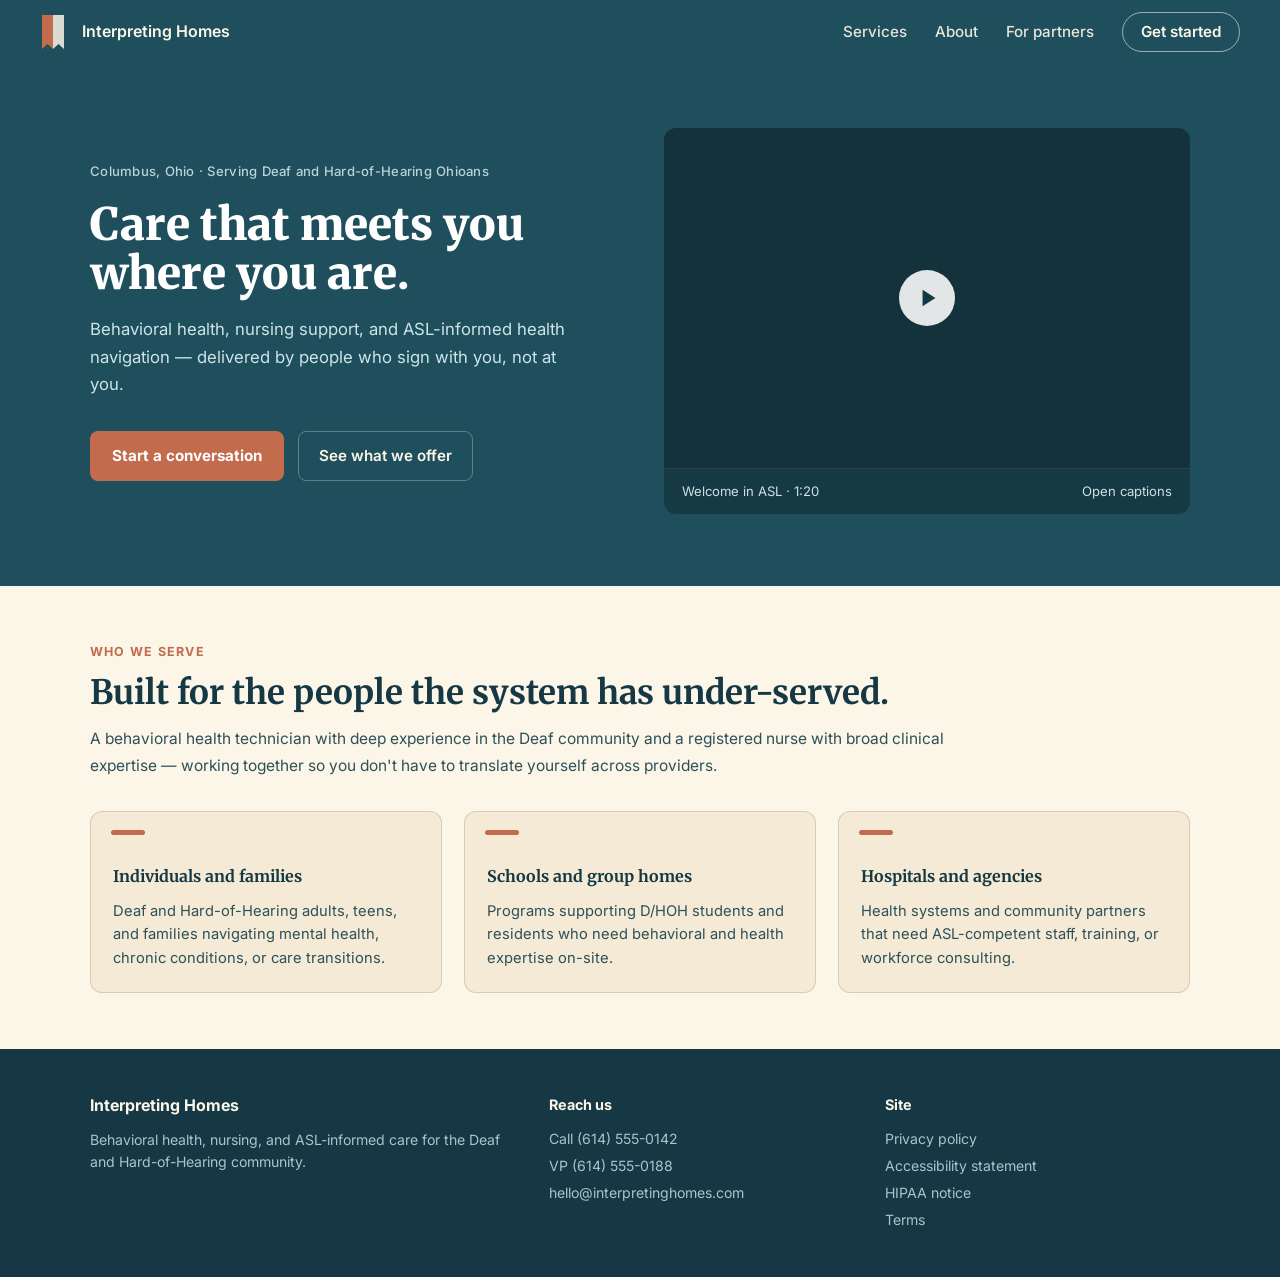
==== index.html @ 2255d0bb "Initial commit" ====
<!doctype html>
<html lang="en">
  <head>
    <meta charset="UTF-8" />
    <meta name="viewport" content="width=device-width,initial-scale=1.0" />
    <title>Interpreting Homes | ASL-Informed Healthcare Support</title>
    <link rel="preconnect" href="https://fonts.googleapis.com" />
    <link rel="preconnect" href="https://fonts.gstatic.com" crossorigin />
    <link
      href="https://fonts.googleapis.com/css2?family=Inter:wght@300;400;500;600;700&family=Merriweather:wght@300;400;700;900&display=swap"
      rel="stylesheet"
    />
    <style>
      :root {
        --teal: #1f4e5c;
        --teal-dark: #163844;
        --cream: #fbf6e8;
        --cream-dark: #f2ebd3;
        --terra: #c26b4d;
        --terra-dark: #9b4f35;
      }
      *,
      *::before,
      *::after {
        box-sizing: border-box;
        margin: 0;
        padding: 0;
      }

      body {
        font-family: "Inter", system-ui, sans-serif;
        background: var(--cream);
        color: var(--teal-dark);
        line-height: 1.6;
      }
      h1,
      h2,
      h3,
      h4,
      h5,
      h6 {
        font-family: "Merriweather", Georgia, serif;
      }

      /* ── HEADER ── */
      header {
        background: var(--teal);
        padding: 0 40px;
        height: 64px;
        display: flex;
        align-items: center;
        justify-content: space-between;
      }
      .logo {
        display: flex;
        align-items: center;
        gap: 10px;
        text-decoration: none;
        color: var(--cream);
      }
      /* SVG bookmark-style logo matching screenshot */
      .logo-icon {
        width: 32px;
        height: 38px;
        flex-shrink: 0;
      }
      .logo-name {
        font-family: "Inter", sans-serif;
        font-weight: 600;
        font-size: 1rem;
        color: var(--cream);
      }
      nav {
        display: flex;
        align-items: center;
        gap: 28px;
      }
      nav a {
        color: var(--cream);
        text-decoration: none;
        font-size: 0.95rem;
        font-weight: 500;
        opacity: 0.9;
      }
      nav a:hover {
        opacity: 1;
      }
      .nav-cta {
        border: 1.5px solid rgba(255, 255, 255, 0.55) !important;
        border-radius: 999px !important;
        padding: 7px 18px !important;
        opacity: 1 !important;
        font-weight: 600 !important;
      }
      .nav-cta:hover {
        background: rgba(255, 255, 255, 0.08) !important;
      }

      /* ── HERO ── */
      .hero {
        background: var(--teal);
        color: var(--cream);
        padding: 64px 40px 72px;
      }
      .hero-inner {
        max-width: 1100px;
        margin: auto;
        display: grid;
        grid-template-columns: 1fr 1fr;
        gap: 48px;
        align-items: center;
      }
      .hero-eyebrow {
        font-family: "Inter", sans-serif;
        font-size: 0.82rem;
        font-weight: 500;
        color: #b8d4d8;
        letter-spacing: 0.02em;
        margin-bottom: 18px;
      }
      .hero h1 {
        font-size: clamp(2rem, 3.5vw, 3rem);
        font-weight: 900;
        line-height: 1.1;
        color: #fff;
        margin-bottom: 18px;
      }
      .hero-lead {
        font-size: 1.05rem;
        color: #cce5e8;
        max-width: 480px;
        margin-bottom: 32px;
        line-height: 1.65;
      }
      .hero-actions {
        display: flex;
        gap: 14px;
        flex-wrap: wrap;
      }
      .btn-primary {
        display: inline-block;
        background: var(--terra);
        color: #fff;
        padding: 13px 22px;
        border-radius: 8px;
        text-decoration: none;
        font-weight: 700;
        font-size: 0.95rem;
      }
      .btn-primary:hover {
        background: var(--terra-dark);
      }
      .btn-outline {
        display: inline-block;
        background: transparent;
        color: var(--cream);
        border: 1.5px solid rgba(255, 255, 255, 0.28);
        padding: 12px 20px;
        border-radius: 8px;
        text-decoration: none;
        font-weight: 600;
        font-size: 0.95rem;
      }
      .btn-outline:hover {
        background: rgba(255, 255, 255, 0.05);
      }

      /* ── VIDEO CARD ── */
      .video-card {
        background: rgba(0, 0, 0, 0.18);
        border-radius: 12px;
        overflow: hidden;
        display: flex;
        flex-direction: column;
      }
      .video-screen {
        min-height: 340px;
        display: flex;
        align-items: center;
        justify-content: center;
        background: rgba(0, 0, 0, 0.22);
        flex: 1;
      }
      .play-btn {
        width: 56px;
        height: 56px;
        background: rgba(255, 255, 255, 0.88);
        border-radius: 50%;
        display: flex;
        align-items: center;
        justify-content: center;
      }
      .play-btn svg {
        width: 22px;
        height: 22px;
        margin-left: 4px;
      }
      .video-bar {
        display: flex;
        justify-content: space-between;
        align-items: center;
        padding: 12px 18px;
        font-size: 0.82rem;
        color: #cde0e4;
        background: rgba(0, 0, 0, 0.1);
        border-top: 1px solid rgba(255, 255, 255, 0.06);
      }

      /* ── WHO WE SERVE ── */
      .who-section {
        background: var(--cream);
        padding: 56px 40px;
      }
      .who-inner {
        max-width: 1100px;
        margin: auto;
      }
      .section-eyebrow {
        font-family: "Inter", sans-serif;
        font-size: 0.78rem;
        font-weight: 700;
        text-transform: uppercase;
        letter-spacing: 0.1em;
        color: var(--terra);
        margin-bottom: 10px;
      }
      .who-section h2 {
        font-size: clamp(1.6rem, 2.8vw, 2.1rem);
        color: var(--teal-dark);
        margin-bottom: 14px;
        line-height: 1.2;
      }
      .who-intro {
        color: #2e5059;
        max-width: 860px;
        margin-bottom: 32px;
        font-size: 0.97rem;
        line-height: 1.7;
      }
      .who-grid {
        display: grid;
        grid-template-columns: repeat(3, 1fr);
        gap: 22px;
      }
      .who-card {
        background: #f4ead6;
        border: 1px solid rgba(210, 196, 172, 0.8);
        border-radius: 12px;
        padding: 28px 22px 22px;
        position: relative;
      }
      .who-accent {
        position: absolute;
        top: 18px;
        left: 20px;
        width: 34px;
        height: 5px;
        background: var(--terra);
        border-radius: 3px;
      }
      .who-card h3 {
        margin-top: 24px;
        margin-bottom: 10px;
        font-size: 1rem;
        font-weight: 700;
        color: var(--teal-dark);
      }
      .who-card p {
        color: #2e5059;
        font-size: 0.92rem;
        line-height: 1.6;
      }

      /* ── FOOTER ── */
      footer {
        background: var(--teal-dark);
        color: var(--cream);
        padding: 44px 40px;
      }
      .footer-inner {
        max-width: 1100px;
        margin: auto;
        display: grid;
        grid-template-columns: 1.4fr 1fr 1fr;
        gap: 32px;
        align-items: start;
      }
      .footer-brand {
        font-weight: 700;
        font-size: 1rem;
        margin-bottom: 10px;
      }
      .footer-desc {
        color: #a8c5ca;
        font-size: 0.88rem;
        line-height: 1.6;
      }
      .footer-heading {
        font-weight: 700;
        font-size: 0.9rem;
        margin-bottom: 10px;
        color: var(--cream);
      }
      .footer-text {
        color: #a8c5ca;
        font-size: 0.88rem;
        line-height: 1.9;
      }
      .footer-text a {
        color: #a8c5ca;
        text-decoration: none;
      }
      .footer-text a:hover {
        text-decoration: underline;
      }

      /* ── RESPONSIVE ── */
      @media (max-width: 820px) {
        header {
          padding: 0 20px;
        }
        .hero {
          padding: 44px 20px 52px;
        }
        .hero-inner {
          grid-template-columns: 1fr;
          gap: 32px;
        }
        .who-section {
          padding: 44px 20px;
        }
        .who-grid {
          grid-template-columns: 1fr;
        }
        footer {
          padding: 36px 20px;
        }
        .footer-inner {
          grid-template-columns: 1fr;
          gap: 24px;
        }
      }
    </style>
  </head>
  <body>
    <!-- HEADER -->
    <header>
      <a href="index.html" class="logo">
        <!-- Two-bookmark logo from screenshot -->
        <svg
          class="logo-icon"
          viewBox="0 0 32 38"
          fill="none"
          xmlns="http://www.w3.org/2000/svg"
        >
          <path d="M2 2h11v34l-5.5-5-5.5 5V2z" fill="#c26b4d" />
          <path d="M13 2h11v34l-5.5-5-5.5 5V2z" fill="#fbf6e8" opacity="0.85" />
        </svg>
        <span class="logo-name">Interpreting Homes</span>
      </a>
      <nav>
        <a href="services.html">Services</a>
        <a href="about.html">About</a>
        <a href="partners.html">For partners</a>
        <a href="get-started.html" class="nav-cta">Get started</a>
      </nav>
    </header>

    <!-- HERO -->
    <section class="hero">
      <div class="hero-inner">
        <div>
          <p class="hero-eyebrow">
            Columbus, Ohio · Serving Deaf and Hard-of-Hearing Ohioans
          </p>
          <h1>Care that meets you where you are.</h1>
          <p class="hero-lead">
            Behavioral health, nursing support, and ASL-informed health
            navigation — delivered by people who sign with you, not at you.
          </p>
          <div class="hero-actions">
            <a href="get-started.html" class="btn-primary"
              >Start a conversation</a
            >
            <a href="services.html" class="btn-outline">See what we offer</a>
          </div>
        </div>
        <div class="video-card">
          <div class="video-screen">
            <div class="play-btn">
              <svg viewBox="0 0 24 24" fill="var(--teal-dark)">
                <polygon points="5,3 19,12 5,21" />
              </svg>
            </div>
          </div>
          <div class="video-bar">
            <span>Welcome in ASL · 1:20</span>
            <span>Open captions</span>
          </div>
        </div>
      </div>
    </section>

    <!-- WHO WE SERVE -->
    <section class="who-section">
      <div class="who-inner">
        <p class="section-eyebrow">Who we serve</p>
        <h2>Built for the people the system has under-served.</h2>
        <p class="who-intro">
          A behavioral health technician with deep experience in the Deaf
          community and a registered nurse with broad clinical expertise —
          working together so you don't have to translate yourself across
          providers.
        </p>
        <div class="who-grid">
          <div class="who-card">
            <div class="who-accent"></div>
            <h3>Individuals and families</h3>
            <p>
              Deaf and Hard-of-Hearing adults, teens, and families navigating
              mental health, chronic conditions, or care transitions.
            </p>
          </div>
          <div class="who-card">
            <div class="who-accent"></div>
            <h3>Schools and group homes</h3>
            <p>
              Programs supporting D/HOH students and residents who need
              behavioral and health expertise on-site.
            </p>
          </div>
          <div class="who-card">
            <div class="who-accent"></div>
            <h3>Hospitals and agencies</h3>
            <p>
              Health systems and community partners that need ASL-competent
              staff, training, or workforce consulting.
            </p>
          </div>
        </div>
      </div>
    </section>

    <!-- FOOTER -->
    <footer>
      <div class="footer-inner">
        <div>
          <p class="footer-brand">Interpreting Homes</p>
          <p class="footer-desc">
            Behavioral health, nursing, and ASL-informed care for the Deaf and
            Hard-of-Hearing community.
          </p>
        </div>
        <div>
          <p class="footer-heading">Reach us</p>
          <p class="footer-text">
            Call (614) 555-0142<br />
            VP (614) 555-0188<br />
            hello@interpretinghomes.com
          </p>
        </div>
        <div>
          <p class="footer-heading">Site</p>
          <p class="footer-text">
            <a href="legal/privacy-policy.html">Privacy policy</a><br />
            <a href="legal/accessibility-statement.html"
              >Accessibility statement</a
            ><br />
            <a href="legal/hipaa-notice.html">HIPAA notice</a><br />
            <a href="legal/terms.html">Terms</a>
          </p>
        </div>
      </div>
    </footer>
  </body>
</html>
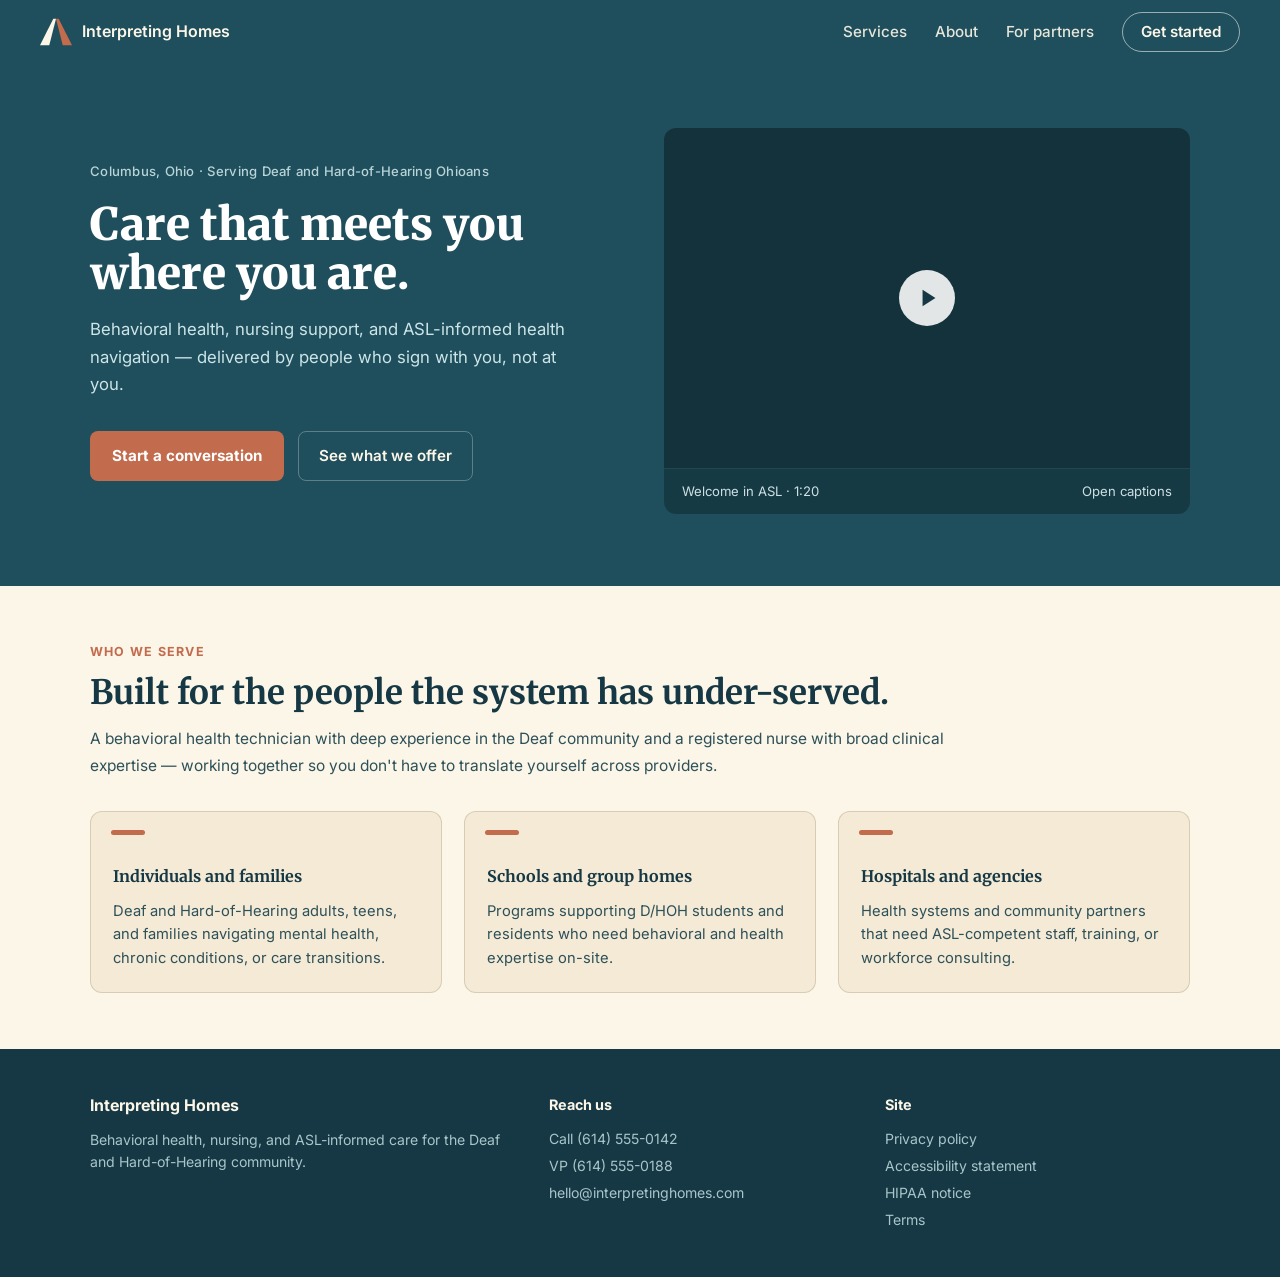
==== commit 6fdec84d: "Adding logo" ====
--- a/index.html
+++ b/index.html
@@ -347,12 +347,11 @@
     <header>
       <a href="index.html" class="logo">
         <!-- Two-bookmark logo from screenshot -->
-        <svg
+        <img
+          src="./assets/logo.svg"
+          alt="Interpreting Homes"
           class="logo-icon"
-          viewBox="0 0 32 38"
-          fill="none"
-          xmlns="http://www.w3.org/2000/svg"
-        >
+        />
           <path d="M2 2h11v34l-5.5-5-5.5 5V2z" fill="#c26b4d" />
           <path d="M13 2h11v34l-5.5-5-5.5 5V2z" fill="#fbf6e8" opacity="0.85" />
         </svg>
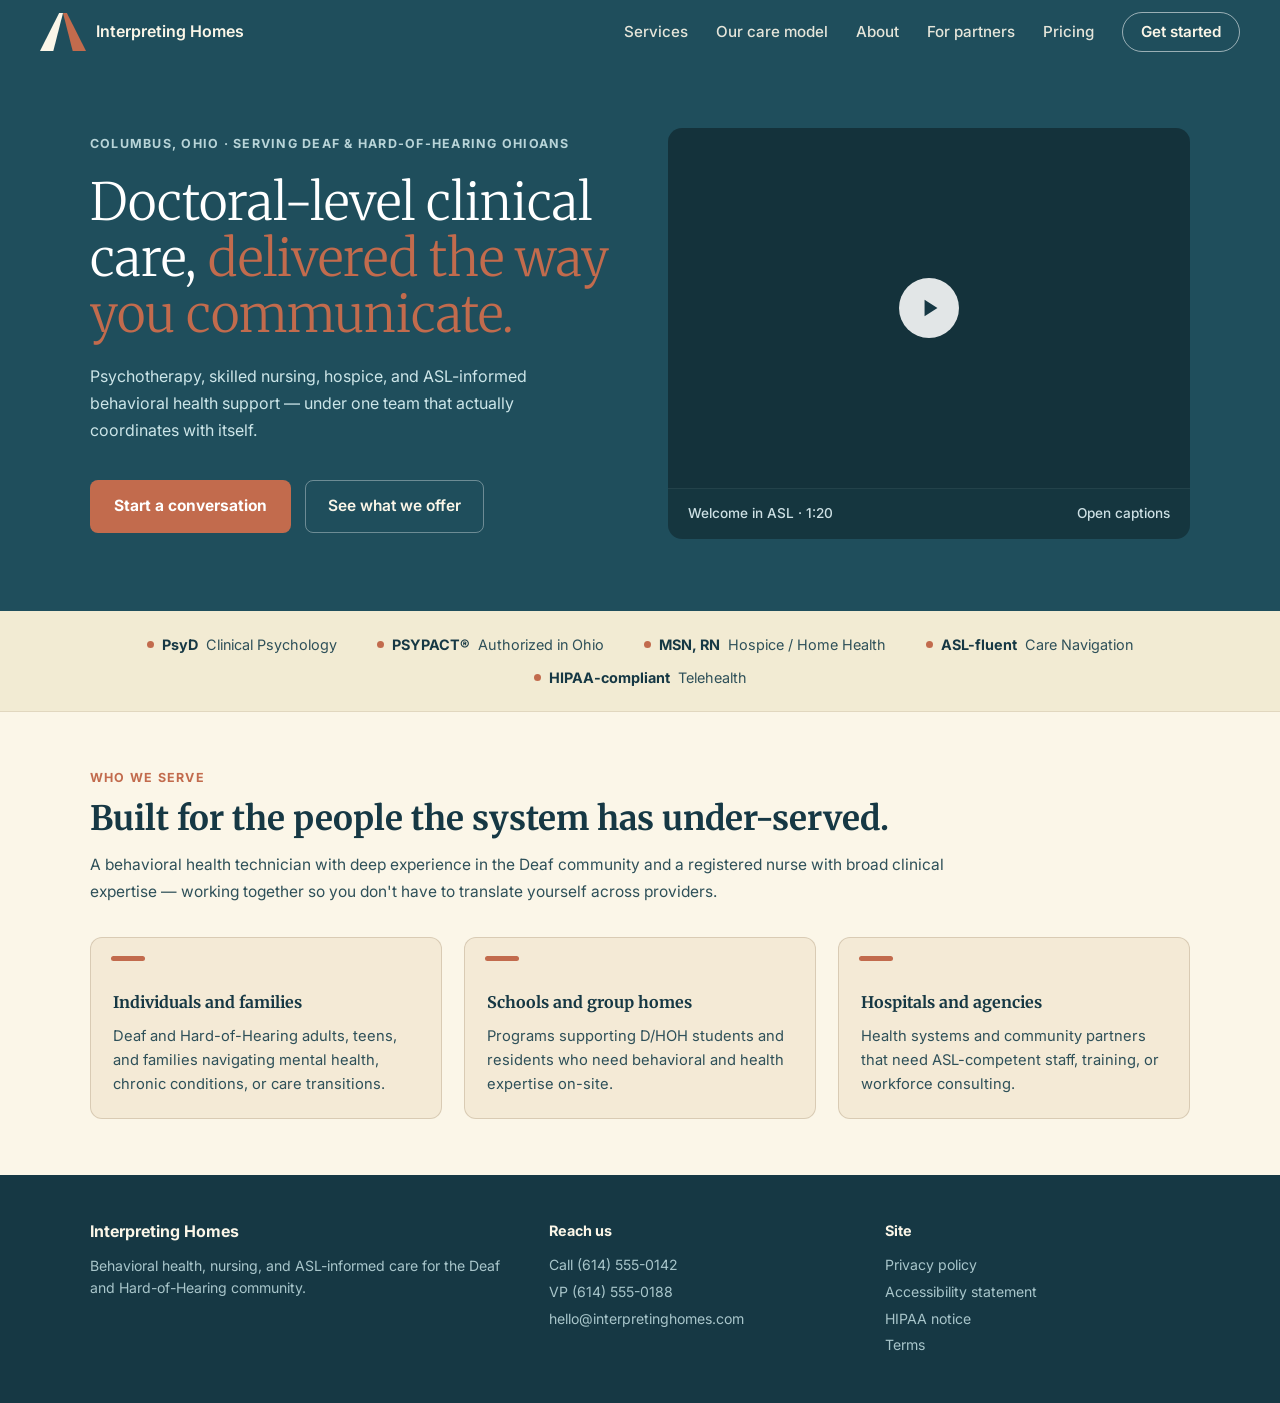
==== commit 115a7cb1: "Adding two new pages ourCareModel and pricing" ====
--- a/index.html
+++ b/index.html
@@ -26,7 +26,6 @@
         margin: 0;
         padding: 0;
       }
-
       body {
         font-family: "Inter", system-ui, sans-serif;
         background: var(--cream);
@@ -58,10 +57,9 @@
         text-decoration: none;
         color: var(--cream);
       }
-      /* SVG bookmark-style logo matching screenshot */
       .logo-icon {
-        width: 32px;
         height: 38px;
+        width: auto;
         flex-shrink: 0;
       }
       .logo-name {
@@ -107,30 +105,34 @@
         margin: auto;
         display: grid;
         grid-template-columns: 1fr 1fr;
-        gap: 48px;
+        gap: 56px;
         align-items: center;
       }
       .hero-eyebrow {
         font-family: "Inter", sans-serif;
-        font-size: 0.82rem;
-        font-weight: 500;
+        font-size: 0.78rem;
+        font-weight: 700;
+        text-transform: uppercase;
+        letter-spacing: 0.1em;
         color: #b8d4d8;
-        letter-spacing: 0.02em;
-        margin-bottom: 18px;
+        margin-bottom: 20px;
       }
       .hero h1 {
-        font-size: clamp(2rem, 3.5vw, 3rem);
-        font-weight: 900;
+        font-size: clamp(2.2rem, 4vw, 3.2rem);
+        font-weight: 300;
         line-height: 1.1;
         color: #fff;
-        margin-bottom: 18px;
+        margin-bottom: 20px;
+      }
+      .hero h1 span {
+        color: var(--terra);
       }
       .hero-lead {
-        font-size: 1.05rem;
+        font-size: 1rem;
         color: #cce5e8;
         max-width: 480px;
-        margin-bottom: 32px;
-        line-height: 1.65;
+        margin-bottom: 36px;
+        line-height: 1.7;
       }
       .hero-actions {
         display: flex;
@@ -141,25 +143,25 @@
         display: inline-block;
         background: var(--terra);
         color: #fff;
+        padding: 14px 24px;
+        border-radius: 8px;
+        text-decoration: none;
+        font-weight: 700;
+        font-size: 0.97rem;
+      }
+      .btn-primary:hover {
+        background: var(--terra-dark);
+      }
+      .btn-outline {
+        display: inline-block;
+        background: transparent;
+        color: var(--cream);
+        border: 1.5px solid rgba(255, 255, 255, 0.35);
         padding: 13px 22px;
         border-radius: 8px;
         text-decoration: none;
-        font-weight: 700;
-        font-size: 0.95rem;
-      }
-      .btn-primary:hover {
-        background: var(--terra-dark);
-      }
-      .btn-outline {
-        display: inline-block;
-        background: transparent;
-        color: var(--cream);
-        border: 1.5px solid rgba(255, 255, 255, 0.28);
-        padding: 12px 20px;
-        border-radius: 8px;
-        text-decoration: none;
         font-weight: 600;
-        font-size: 0.95rem;
+        font-size: 0.97rem;
       }
       .btn-outline:hover {
         background: rgba(255, 255, 255, 0.05);
@@ -167,23 +169,23 @@
 
       /* ── VIDEO CARD ── */
       .video-card {
+        background: rgba(0, 0, 0, 0.22);
+        border-radius: 14px;
+        overflow: hidden;
+        display: flex;
+        flex-direction: column;
+      }
+      .video-screen {
+        min-height: 360px;
+        display: flex;
+        align-items: center;
+        justify-content: center;
         background: rgba(0, 0, 0, 0.18);
-        border-radius: 12px;
-        overflow: hidden;
-        display: flex;
-        flex-direction: column;
-      }
-      .video-screen {
-        min-height: 340px;
-        display: flex;
-        align-items: center;
-        justify-content: center;
-        background: rgba(0, 0, 0, 0.22);
         flex: 1;
       }
       .play-btn {
-        width: 56px;
-        height: 56px;
+        width: 60px;
+        height: 60px;
         background: rgba(255, 255, 255, 0.88);
         border-radius: 50%;
         display: flex;
@@ -199,11 +201,45 @@
         display: flex;
         justify-content: space-between;
         align-items: center;
-        padding: 12px 18px;
-        font-size: 0.82rem;
+        padding: 14px 20px;
+        font-size: 0.85rem;
+        font-weight: 500;
         color: #cde0e4;
-        background: rgba(0, 0, 0, 0.1);
+        background: rgba(0, 0, 0, 0.12);
         border-top: 1px solid rgba(255, 255, 255, 0.06);
+      }
+
+      /* ── CREDENTIALS STRIP ── */
+      .creds-strip {
+        background: var(--cream-dark);
+        padding: 22px 40px;
+        border-bottom: 1px solid rgba(210, 196, 172, 0.5);
+      }
+      .creds-inner {
+        max-width: 1100px;
+        margin: auto;
+        display: flex;
+        flex-wrap: wrap;
+        justify-content: center;
+        gap: 10px 40px;
+      }
+      .cred-item {
+        display: flex;
+        align-items: center;
+        gap: 8px;
+        font-size: 0.9rem;
+        color: #2e5059;
+      }
+      .cred-dot {
+        width: 7px;
+        height: 7px;
+        border-radius: 50%;
+        background: var(--terra);
+        flex-shrink: 0;
+      }
+      .cred-item strong {
+        font-weight: 700;
+        color: var(--teal-dark);
       }
 
       /* ── WHO WE SERVE ── */
@@ -326,6 +362,12 @@
           grid-template-columns: 1fr;
           gap: 32px;
         }
+        .creds-strip {
+          padding: 20px;
+        }
+        .creds-inner {
+          gap: 10px 24px;
+        }
         .who-section {
           padding: 44px 20px;
         }
@@ -346,21 +388,19 @@
     <!-- HEADER -->
     <header>
       <a href="index.html" class="logo">
-        <!-- Two-bookmark logo from screenshot -->
         <img
           src="./assets/logo.svg"
           alt="Interpreting Homes"
           class="logo-icon"
         />
-          <path d="M2 2h11v34l-5.5-5-5.5 5V2z" fill="#c26b4d" />
-          <path d="M13 2h11v34l-5.5-5-5.5 5V2z" fill="#fbf6e8" opacity="0.85" />
-        </svg>
         <span class="logo-name">Interpreting Homes</span>
       </a>
       <nav>
         <a href="services.html">Services</a>
+        <a href="ourCareModel.html">Our care model</a>
         <a href="about.html">About</a>
         <a href="partners.html">For partners</a>
+        <a href="pricing.html">Pricing</a>
         <a href="get-started.html" class="nav-cta">Get started</a>
       </nav>
     </header>
@@ -370,12 +410,16 @@
       <div class="hero-inner">
         <div>
           <p class="hero-eyebrow">
-            Columbus, Ohio · Serving Deaf and Hard-of-Hearing Ohioans
+            Columbus, Ohio · Serving Deaf &amp; Hard-of-Hearing Ohioans
           </p>
-          <h1>Care that meets you where you are.</h1>
+          <h1>
+            Doctoral-level clinical care,
+            <span>delivered the way you communicate.</span>
+          </h1>
           <p class="hero-lead">
-            Behavioral health, nursing support, and ASL-informed health
-            navigation — delivered by people who sign with you, not at you.
+            Psychotherapy, skilled nursing, hospice, and ASL-informed behavioral
+            health support — under one team that actually coordinates with
+            itself.
           </p>
           <div class="hero-actions">
             <a href="get-started.html" class="btn-primary"
@@ -399,6 +443,32 @@
         </div>
       </div>
     </section>
+
+    <!-- CREDENTIALS STRIP -->
+    <div class="creds-strip">
+      <div class="creds-inner">
+        <div class="cred-item">
+          <span class="cred-dot"></span><strong>PsyD</strong> Clinical
+          Psychology
+        </div>
+        <div class="cred-item">
+          <span class="cred-dot"></span><strong>PSYPACT®</strong> Authorized in
+          Ohio
+        </div>
+        <div class="cred-item">
+          <span class="cred-dot"></span><strong>MSN, RN</strong> Hospice / Home
+          Health
+        </div>
+        <div class="cred-item">
+          <span class="cred-dot"></span><strong>ASL-fluent</strong> Care
+          Navigation
+        </div>
+        <div class="cred-item">
+          <span class="cred-dot"></span
+          ><strong>HIPAA-compliant</strong> Telehealth
+        </div>
+      </div>
+    </div>
 
     <!-- WHO WE SERVE -->
     <section class="who-section">
